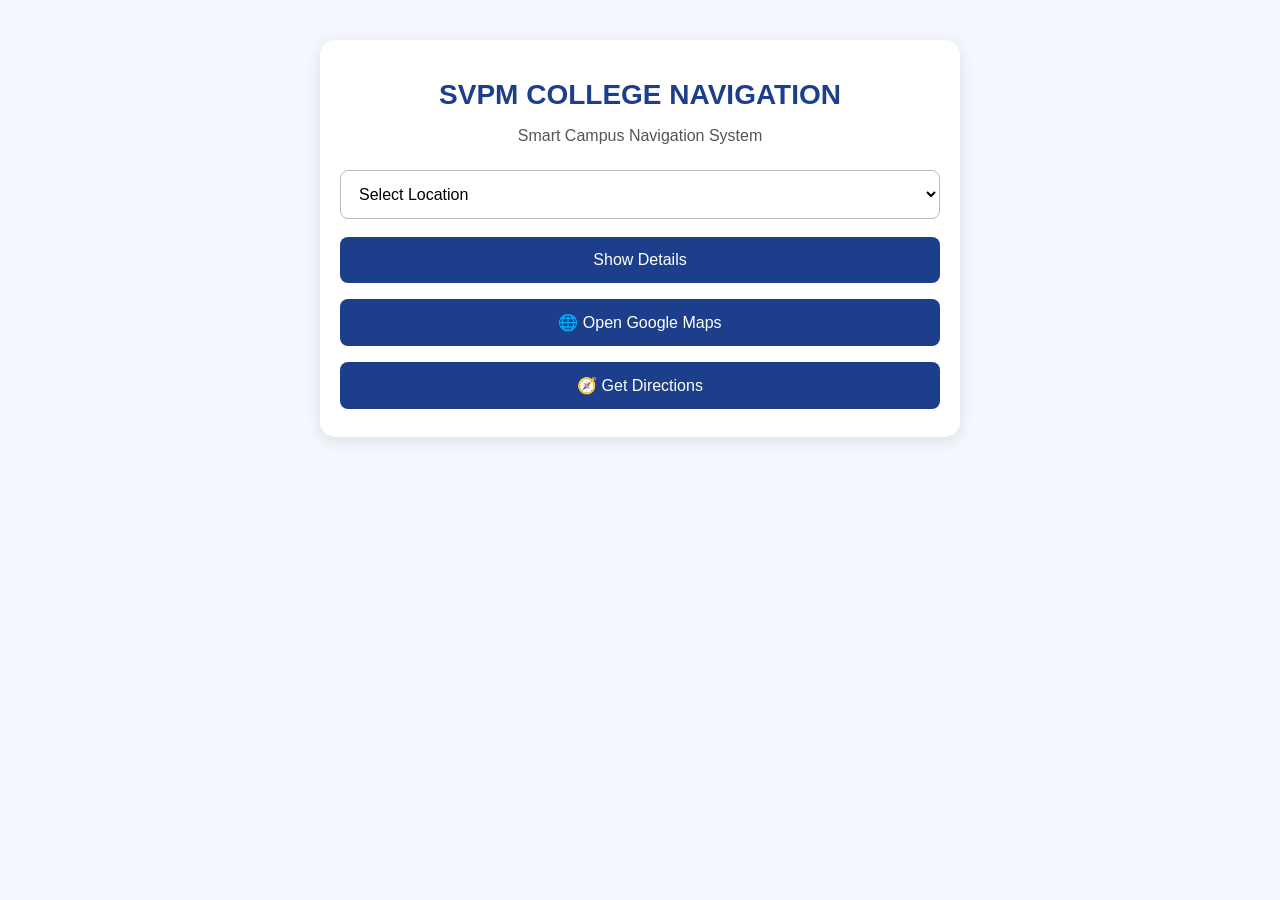
==== index.html @ b8d6d1c6 "Add files via upload" ====
<!DOCTYPE html>
<html>

<head>

    <meta charset="UTF-8">

    <meta name="viewport"
          content="width=device-width, initial-scale=1.0">

    <title>SVPM College Navigation</title>

    <link rel="stylesheet" href="style.css">

</head>

<body>

    <div class="container">

        <h1>SVPM COLLEGE NAVIGATION</h1>

        <p class="subtitle">
            Smart Campus Navigation System
        </p>


        <!-- LOCATION SELECT -->

        <select id="location">

            <option>Select Location</option>

            <option>Main Gate</option>

            <option>Ground</option>

            <option>Auditorium</option>

            <option>Girls Hostel</option>

            <option>Pharmacy</option>

            <option>Diploma</option>

            <option>Canteen</option>

            <option>Lawn</option>

        </select>


        <!-- SHOW / HIDE DETAILS -->

        <button id="detailsButton"
                onclick="toggleDetails()">

            Show Details

        </button>


        <!-- DETAILS -->

        <div id="details">

        </div>


        <!-- GOOGLE MAPS -->

        <button onclick="openMap()">

            🌐 Open Google Maps

        </button>


        <!-- DIRECTIONS -->

        <button onclick="getDirections()">

            🧭 Get Directions

        </button>

    </div>


    <script src="script.js"></script>

</body>

</html>
---- style.css ----
body {

    font-family: Arial, sans-serif;

    background: #f5f7ff;

    text-align: center;

    margin: 0;

    padding: 0;
}


.container {

    width: 90%;

    max-width: 600px;

    margin: 40px auto;

    padding: 20px;

    background: white;

    border-radius: 15px;

    box-shadow: 0 4px 15px rgba(0,0,0,0.1);
}


h1 {

    color: #1d3f8b;

    font-size: 28px;

    margin-bottom: 10px;
}


.subtitle {

    color: #555;

    margin-bottom: 25px;
}


select {

    width: 100%;

    padding: 14px;

    font-size: 16px;

    border-radius: 8px;

    border: 1px solid #bbb;

    margin-bottom: 10px;

    background: white;
}


button {

    width: 100%;

    padding: 14px;

    margin: 8px 0;

    font-size: 16px;

    border: none;

    border-radius: 8px;

    cursor: pointer;

    background: #1d3f8b;

    color: white;
}


button:hover {

    opacity: 0.9;
}


#details {

    margin-top: 20px;

    padding: 18px;

    background: #f8f9fc;

    border-radius: 10px;

    border: 1px solid #ddd;

    text-align: left;

    line-height: 1.6;

    display: none;
}


#details h2 {

    color: #1d3f8b;

    margin-top: 0;
}


@media (max-width: 500px) {

    .container {

        width: 85%;

        margin-top: 20px;

        padding: 18px;
    }


    h1 {

        font-size: 22px;
    }


    button {

        font-size: 15px;

        padding: 13px;
    }

}
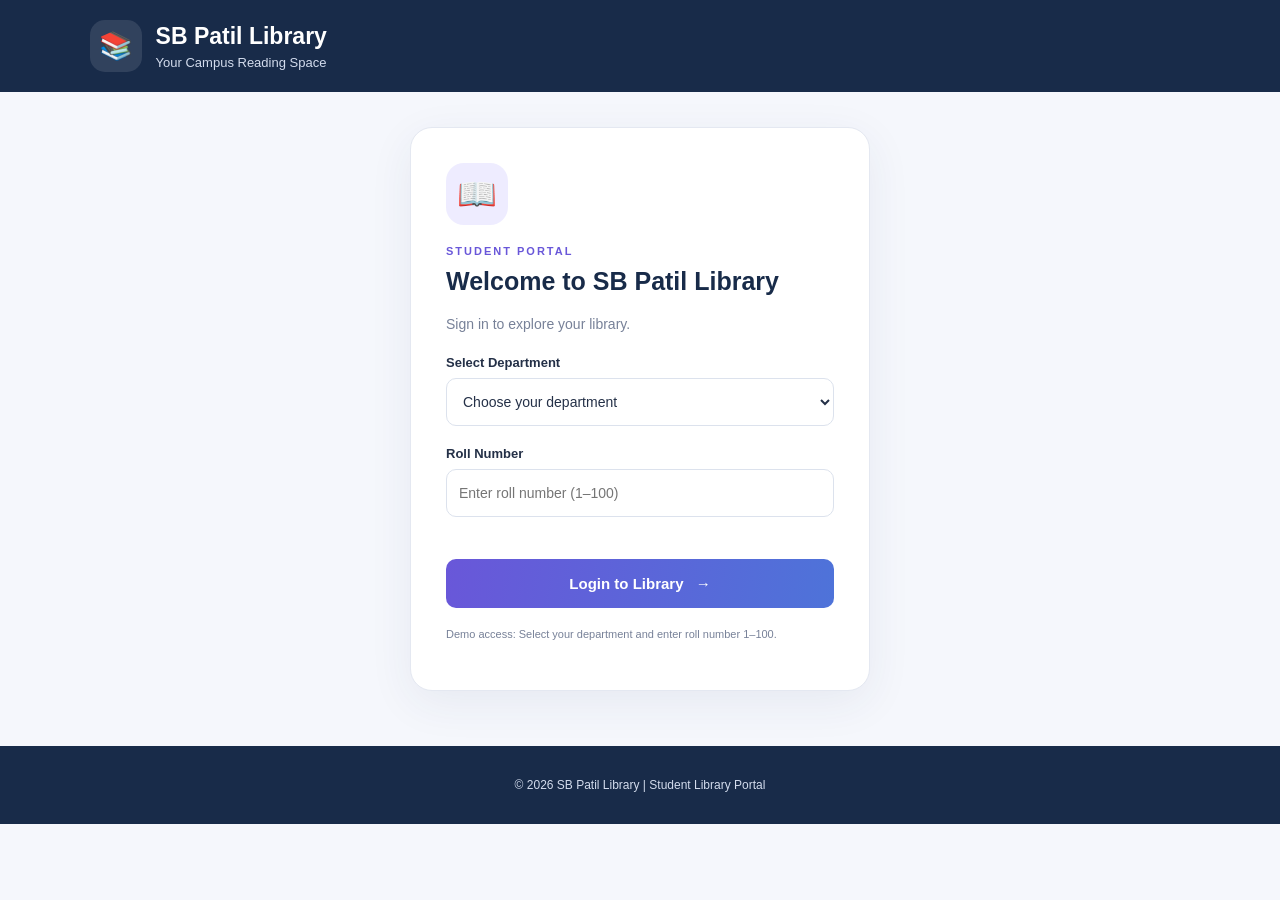
==== commit 3440ccfa: "Add files via upload" ====
--- a/index.html
+++ b/index.html
@@ -1,94 +1,131 @@
 <!DOCTYPE html>
-<html>
-
+<html lang="en">
 <head>
-
-    <meta charset="UTF-8">
-
-    <meta name="viewport"
-          content="width=device-width, initial-scale=1.0">
-
-    <title>SVPM College Navigation</title>
-
-    <link rel="stylesheet" href="style.css">
-
+  <meta charset="UTF-8">
+  <meta name="viewport" content="width=device-width, initial-scale=1.0">
+  <title>SB Patil Library</title>
+  <link rel="stylesheet" href="style.css">
+  <script src="script.js" defer></script>
 </head>
-
 <body>
 
-    <div class="container">
+  <header class="topbar">
+    <div class="brand-icon">📚</div>
+    <div>
+      <h1>SB Patil Library</h1>
+      <p>Your Campus Reading Space</p>
+    </div>
+  </header>
 
-        <h1>SVPM COLLEGE NAVIGATION</h1>
+  <main>
+    <section id="loginSection" class="login-card">
+      <div class="book-logo">📖</div>
+      <p class="eyebrow">STUDENT PORTAL</p>
+      <h2>Welcome to SB Patil Library</h2>
+      <p class="muted">Sign in to explore your library.</p>
 
-        <p class="subtitle">
-            Smart Campus Navigation System
-        </p>
-
-
-        <!-- LOCATION SELECT -->
-
-        <select id="location">
-
-            <option>Select Location</option>
-
-            <option>Main Gate</option>
-
-            <option>Ground</option>
-
-            <option>Auditorium</option>
-
-            <option>Girls Hostel</option>
-
-            <option>Pharmacy</option>
-
-            <option>Diploma</option>
-
-            <option>Canteen</option>
-
-            <option>Lawn</option>
-
+      <form id="loginForm">
+        <label for="department">Select Department</label>
+        <select id="department" required>
+          <option value="">Choose your department</option>
+          <option value="IT">Information Technology (IT)</option>
+          <option value="AIML">Artificial Intelligence & ML</option>
+          <option value="CSE">Computer Science (CSE)</option>
+          <option value="ENTC">Electronics & Telecommunication</option>
+          <option value="MECH">Mechanical Engineering</option>
+          <option value="CIVIL">Civil Engineering</option>
+          <option value="ELECTRICAL">Electrical Engineering</option>
+          <option value="OTHER">Other Department</option>
         </select>
 
+        <label for="rollNumber">Roll Number</label>
+        <input
+          type="number"
+          id="rollNumber"
+          placeholder="Enter roll number (1–100)"
+          min="1"
+          max="100"
+          step="1"
+          required
+        >
 
-        <!-- SHOW / HIDE DETAILS -->
+        <p id="loginMessage" class="message" role="alert"></p>
 
-        <button id="detailsButton"
-                onclick="toggleDetails()">
+        <button type="submit" id="loginButton" class="primary-btn">
+          Login to Library <span>→</span>
+        </button>
+      </form>
 
-            Show Details
+      <p class="demo-note">Demo access: Select your department and enter roll number 1–100.</p>
+    </section>
 
+    <section id="dashboard" hidden>
+      <div class="welcome-panel">
+        <div>
+          <p class="eyebrow">YOUR LIBRARY SPACE</p>
+          <h2 id="welcomeTitle">Welcome to SB Patil Library!</h2>
+          <p id="studentInfo"></p>
+        </div>
+        <button id="logoutButton" class="outline-btn" type="button">
+          Logout
         </button>
+      </div>
 
+      <div class="stats-grid">
+        <div class="stat-card">
+          <span>📚</span>
+          <p>Available in Catalogue</p>
+          <h3 id="catalogueCount">0</h3>
+        </div>
+        <div class="stat-card">
+          <span>📖</span>
+          <p>Books You Borrowed</p>
+          <h3 id="borrowedCount">0</h3>
+        </div>
+        <div class="stat-card">
+          <span>↩️</span>
+          <p>Books Returned</p>
+          <h3 id="returnedCount">0</h3>
+        </div>
+      </div>
 
-        <!-- DETAILS -->
-
-        <div id="details">
-
+      <section class="content-card">
+        <div class="section-heading">
+          <div>
+            <p class="eyebrow">DISCOVER & READ</p>
+            <h2>Explore Books</h2>
+          </div>
+          <input type="search" id="searchInput"
+                 placeholder="Search title or author..."
+                 aria-label="Search books">
         </div>
 
+        <div id="bookGrid" class="book-grid"></div>
+        <p id="emptyMessage" class="muted" hidden>No books found.</p>
+      </section>
 
-        <!-- GOOGLE MAPS -->
+      <section class="content-card">
+        <div class="section-heading">
+          <div>
+            <p class="eyebrow">YOUR ACTIVITY</p>
+            <h2>My Borrowed Books</h2>
+          </div>
+        </div>
+        <div id="borrowedList" class="borrowed-list"></div>
+        <p id="noBorrowedMessage" class="muted">
+          You have not borrowed any books yet.
+        </p>
+      </section>
 
-        <button onclick="openMap()">
+      <p class="footer-note">
+        SB Patil Library · Read More, Learn More
+      </p>
+    </section>
+  </main>
 
-            🌐 Open Google Maps
-
-        </button>
-
-
-        <!-- DIRECTIONS -->
-
-        <button onclick="getDirections()">
-
-            🧭 Get Directions
-
-        </button>
-
-    </div>
-
-
-    <script src="script.js"></script>
+  <footer>
+    <p>© 2026 SB Patil Library | Student Library Portal</p>
+  </footer>
 
 </body>
-
-</html>+</html>
--- a/style.css
+++ b/style.css
@@ -1,150 +1,438 @@
+* {
+  box-sizing: border-box;
+}
+
+:root {
+  --navy: #182b49;
+  --purple: #6957d9;
+  --cyan: #45c6c8;
+  --background: #f5f7fc;
+  --text: #243047;
+  --muted: #778198;
+  --border: #e4e8f1;
+}
+
 body {
-
-    font-family: Arial, sans-serif;
-
-    background: #f5f7ff;
-
-    text-align: center;
-
-    margin: 0;
-
-    padding: 0;
-}
-
-
-.container {
-
-    width: 90%;
-
-    max-width: 600px;
-
-    margin: 40px auto;
-
+  margin: 0;
+  font-family: Arial, Helvetica, sans-serif;
+  background: var(--background);
+  color: var(--text);
+  min-height: 100vh;
+}
+
+.topbar {
+  display: flex;
+  align-items: center;
+  gap: 14px;
+  padding: 20px 7%;
+  background: var(--navy);
+  color: white;
+}
+
+.brand-icon {
+  display: grid;
+  place-items: center;
+  width: 52px;
+  height: 52px;
+  background: #ffffff1c;
+  border-radius: 15px;
+  font-size: 27px;
+}
+
+.topbar h1 {
+  margin: 0 0 5px;
+  font-size: 23px;
+}
+
+.topbar p {
+  margin: 0;
+  color: #d3dced;
+  font-size: 13px;
+}
+
+main {
+  width: min(1100px, 92%);
+  margin: 35px auto;
+}
+
+.login-card {
+  max-width: 460px;
+  margin: 35px auto 55px;
+  padding: 35px;
+  border-radius: 22px;
+  background: white;
+  box-shadow: 0 12px 45px #25385d12;
+  border: 1px solid var(--border);
+}
+
+.book-logo {
+  display: grid;
+  place-items: center;
+  width: 62px;
+  height: 62px;
+  background: #eeecff;
+  border-radius: 18px;
+  font-size: 32px;
+  margin-bottom: 20px;
+}
+
+.eyebrow {
+  color: var(--purple);
+  font-size: 11px;
+  font-weight: bold;
+  letter-spacing: 2px;
+  margin-bottom: 8px;
+}
+
+h2 {
+  color: var(--navy);
+}
+
+.login-card h2 {
+  font-size: 25px;
+  line-height: 1.35;
+  margin: 8px 0;
+}
+
+.muted {
+  color: var(--muted);
+  line-height: 1.6;
+  font-size: 14px;
+}
+
+label {
+  display: block;
+  margin: 20px 0 8px;
+  font-weight: bold;
+  font-size: 13px;
+}
+
+input, select {
+  display: block;
+  width: 100%;
+  min-height: 48px;
+  padding: 12px;
+  border: 1px solid #dce2ed;
+  border-radius: 10px;
+  background: white;
+  color: var(--text);
+  font-size: 14px;
+  outline: none;
+}
+
+input:focus, select:focus {
+  border-color: var(--purple);
+  box-shadow: 0 0 0 3px #6957d91b;
+}
+
+.primary-btn {
+  width: 100%;
+  min-height: 49px;
+  padding: 13px;
+  border: none;
+  border-radius: 10px;
+  color: white;
+  background: linear-gradient(100deg, var(--purple), #4e73d9);
+  font-size: 15px;
+  font-weight: bold;
+  cursor: pointer;
+  transition: transform 0.15s, opacity 0.15s;
+}
+
+.primary-btn span {
+  margin-left: 8px;
+}
+
+.primary-btn:hover {
+  opacity: 0.92;
+  transform: translateY(-1px);
+}
+
+.primary-btn:focus-visible,
+.outline-btn:focus-visible,
+.small-btn:focus-visible {
+  outline: 3px solid var(--cyan);
+  outline-offset: 3px;
+}
+
+.demo-note {
+  font-size: 11px;
+  line-height: 1.6;
+  color: var(--muted);
+  margin-top: 18px;
+}
+
+.message {
+  font-size: 13px;
+  color: #c03948;
+  min-height: 18px;
+  margin: 12px 0;
+}
+
+#dashboard[hidden],
+[hidden] {
+  display: none !important;
+}
+
+.welcome-panel {
+  display: flex;
+  justify-content: space-between;
+  align-items: center;
+  gap: 20px;
+  padding: 28px;
+  border-radius: 18px;
+  color: white;
+  background: linear-gradient(115deg, #182b49, #5146a9);
+}
+
+.welcome-panel h2 {
+  color: white;
+  margin: 8px 0;
+}
+
+.welcome-panel p {
+  margin-bottom: 0;
+}
+
+.welcome-panel .eyebrow {
+  color: #8ce5e2;
+}
+
+#studentInfo {
+  color: #e0e6f7;
+  font-size: 13px;
+}
+
+.outline-btn {
+  flex-shrink: 0;
+  background: transparent;
+  color: white;
+  border: 1px solid #ffffff80;
+  border-radius: 9px;
+  padding: 10px 16px;
+  cursor: pointer;
+}
+
+.stats-grid {
+  display: grid;
+  grid-template-columns: repeat(3, 1fr);
+  gap: 17px;
+  margin: 22px 0;
+}
+
+.stat-card, .content-card {
+  background: white;
+  border: 1px solid var(--border);
+  border-radius: 16px;
+  padding: 22px;
+}
+
+.stat-card span {
+  font-size: 24px;
+}
+
+.stat-card p {
+  font-size: 13px;
+  color: var(--muted);
+}
+
+.stat-card h3 {
+  margin: 5px 0 0;
+  font-size: 27px;
+  color: var(--navy);
+}
+
+.content-card {
+  margin: 20px 0;
+}
+
+.section-heading {
+  display: flex;
+  align-items: center;
+  justify-content: space-between;
+  gap: 18px;
+  margin-bottom: 22px;
+}
+
+.section-heading h2 {
+  margin: 7px 0 0;
+}
+
+.section-heading input {
+  max-width: 280px;
+}
+
+.book-grid {
+  display: grid;
+  grid-template-columns: repeat(3, minmax(0, 1fr));
+  gap: 16px;
+}
+
+.book-card {
+  border: 1px solid var(--border);
+  border-radius: 13px;
+  padding: 17px;
+  display: flex;
+  flex-direction: column;
+  min-width: 0;
+}
+
+.book-cover {
+  display: grid;
+  place-items: center;
+  min-height: 105px;
+  border-radius: 10px;
+  background: linear-gradient(135deg, #eeecff, #e0f9f6);
+  font-size: 40px;
+  margin-bottom: 14px;
+}
+
+.book-card h3 {
+  font-size: 16px;
+  margin: 0 0 8px;
+  color: var(--navy);
+}
+
+.book-card .author {
+  color: var(--muted);
+  font-size: 12px;
+  margin: 0 0 10px;
+}
+
+.book-card .category {
+  font-size: 11px;
+  color: var(--purple);
+  margin-bottom: 14px;
+}
+
+.book-card .small-btn {
+  margin-top: auto;
+}
+
+.small-btn {
+  border: 0;
+  border-radius: 8px;
+  padding: 11px;
+  background: var(--purple);
+  color: white;
+  font-weight: bold;
+  cursor: pointer;
+}
+
+.small-btn:disabled {
+  background: #d7dbe6;
+  color: #596174;
+  cursor: not-allowed;
+}
+
+.borrowed-list {
+  display: grid;
+  gap: 12px;
+}
+
+.borrowed-item {
+  display: flex;
+  justify-content: space-between;
+  align-items: center;
+  gap: 15px;
+  border: 1px solid var(--border);
+  border-radius: 10px;
+  padding: 14px;
+}
+
+.borrowed-item h3 {
+  margin: 0 0 6px;
+  font-size: 14px;
+}
+
+.borrowed-item p {
+  margin: 0;
+  color: var(--muted);
+  font-size: 12px;
+}
+
+.return-btn {
+  background: #e8f8f2;
+  color: #187654;
+  white-space: nowrap;
+}
+
+.footer-note {
+  text-align: center;
+  color: var(--muted);
+  font-size: 12px;
+  padding: 15px;
+}
+
+footer {
+  padding: 20px;
+  text-align: center;
+  background: var(--navy);
+  color: #d3dced;
+  font-size: 12px;
+}
+
+@media (max-width: 700px) {
+  .topbar {
+    padding: 17px 5%;
+  }
+
+  .topbar h1 {
+    font-size: 19px;
+  }
+
+  main {
+    width: 94%;
+    margin: 22px auto;
+  }
+
+  .login-card {
+    padding: 24px 20px;
+  }
+
+  .welcome-panel {
+    align-items: flex-start;
     padding: 20px;
-
-    background: white;
-
-    border-radius: 15px;
-
-    box-shadow: 0 4px 15px rgba(0,0,0,0.1);
-}
-
-
-h1 {
-
-    color: #1d3f8b;
-
-    font-size: 28px;
-
-    margin-bottom: 10px;
-}
-
-
-.subtitle {
-
-    color: #555;
-
-    margin-bottom: 25px;
-}
-
-
-select {
-
-    width: 100%;
-
-    padding: 14px;
-
-    font-size: 16px;
-
-    border-radius: 8px;
-
-    border: 1px solid #bbb;
-
-    margin-bottom: 10px;
-
-    background: white;
-}
-
-
-button {
-
-    width: 100%;
-
-    padding: 14px;
-
-    margin: 8px 0;
-
-    font-size: 16px;
-
-    border: none;
-
-    border-radius: 8px;
-
-    cursor: pointer;
-
-    background: #1d3f8b;
-
-    color: white;
-}
-
-
-button:hover {
-
-    opacity: 0.9;
-}
-
-
-#details {
-
-    margin-top: 20px;
-
-    padding: 18px;
-
-    background: #f8f9fc;
-
-    border-radius: 10px;
-
-    border: 1px solid #ddd;
-
-    text-align: left;
-
-    line-height: 1.6;
-
-    display: none;
-}
-
-
-#details h2 {
-
-    color: #1d3f8b;
-
-    margin-top: 0;
-}
-
-
-@media (max-width: 500px) {
-
-    .container {
-
-        width: 85%;
-
-        margin-top: 20px;
-
-        padding: 18px;
-    }
-
-
-    h1 {
-
-        font-size: 22px;
-    }
-
-
-    button {
-
-        font-size: 15px;
-
-        padding: 13px;
-    }
-
-}
+  }
+
+  .welcome-panel h2 {
+    font-size: 21px;
+  }
+
+  .stats-grid {
+    grid-template-columns: 1fr;
+    gap: 10px;
+  }
+
+  .stat-card {
+    padding: 16px;
+  }
+
+  .section-heading {
+    align-items: stretch;
+    flex-direction: column;
+  }
+
+  .section-heading input {
+    max-width: none;
+  }
+
+  .book-grid {
+    grid-template-columns: repeat(2, minmax(0, 1fr));
+    gap: 10px;
+  }
+
+  .book-card {
+    padding: 11px;
+  }
+
+  .borrowed-item {
+    align-items: flex-start;
+  }
+}
+
+@media (max-width: 380px) {
+  .book-grid {
+    grid-template-columns: 1fr;
+  }
+}
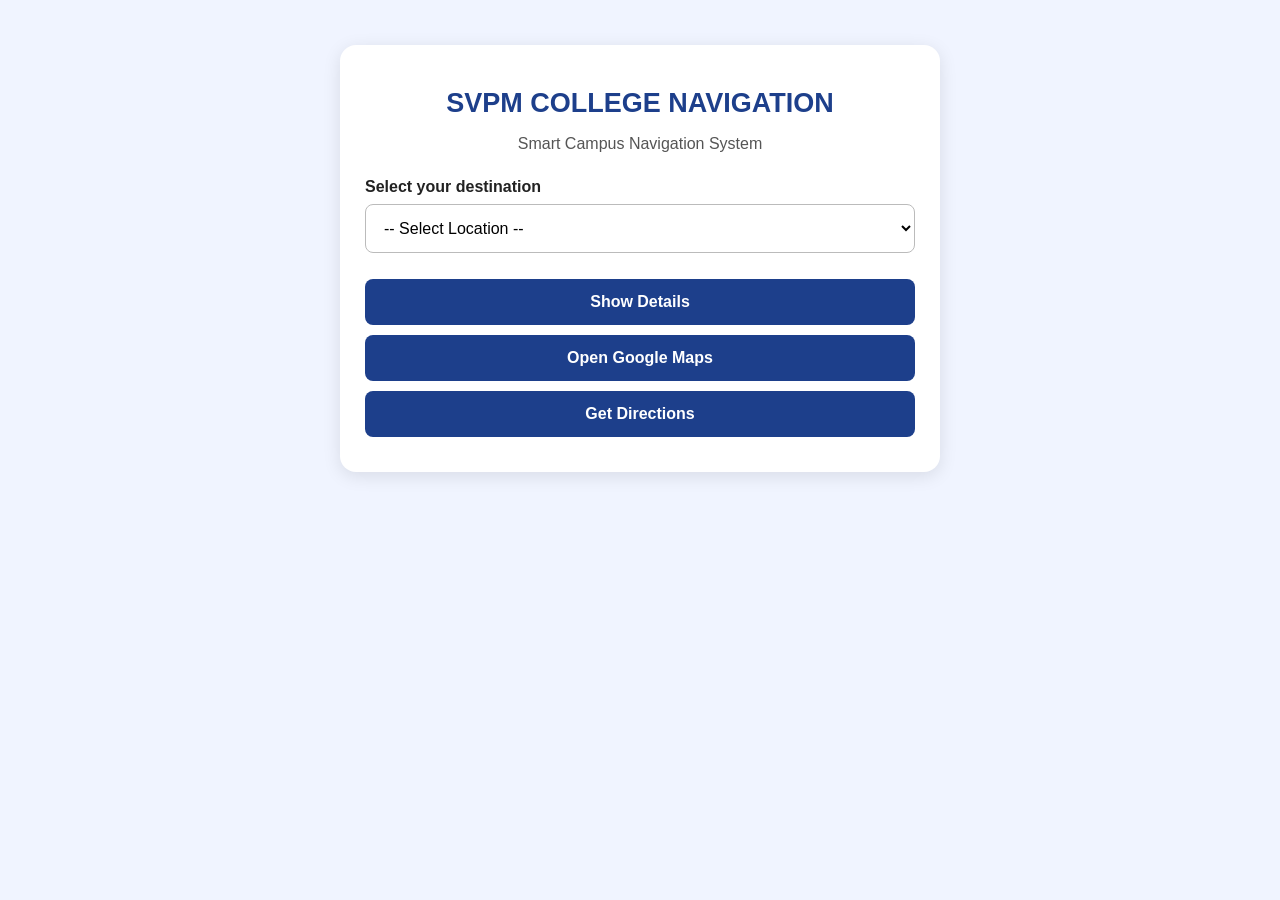
==== commit b6dd0f02: "Add files via upload" ====
--- a/index.html
+++ b/index.html
@@ -3,129 +3,43 @@
 <head>
   <meta charset="UTF-8">
   <meta name="viewport" content="width=device-width, initial-scale=1.0">
-  <title>SB Patil Library</title>
+  <title>SVPM College Navigation</title>
   <link rel="stylesheet" href="style.css">
   <script src="script.js" defer></script>
 </head>
 <body>
+  <main class="container">
+    <h1>SVPM COLLEGE NAVIGATION</h1>
+    <p class="subtitle">Smart Campus Navigation System</p>
 
-  <header class="topbar">
-    <div class="brand-icon">📚</div>
-    <div>
-      <h1>SB Patil Library</h1>
-      <p>Your Campus Reading Space</p>
-    </div>
-  </header>
+    <label for="location">Select your destination</label>
 
-  <main>
-    <section id="loginSection" class="login-card">
-      <div class="book-logo">📖</div>
-      <p class="eyebrow">STUDENT PORTAL</p>
-      <h2>Welcome to SB Patil Library</h2>
-      <p class="muted">Sign in to explore your library.</p>
+    <select id="location">
+      <option value="">-- Select Location --</option>
+      <option value="Main Gate">Main Gate</option>
+      <option value="Ground">Ground</option>
+      <option value="Auditorium">Auditorium</option>
+      <option value="Girls Hostel">Girls Hostel</option>
+      <option value="Pharmacy">Pharmacy</option>
+      <option value="Diploma">Diploma</option>
+      <option value="Canteen">Canteen</option>
+      <option value="Lawn">Lawn</option>
+      <option value="Engineering Building A">Engineering Building A</option>
+      <option value="Engineering Building B">Engineering Building B</option>
+      <option value="Boys Hostel">Boys Hostel</option>
+      <option value="Play Ground">Play Ground</option>
+      <option value="SVPM Commerce College">SVPM Commerce College</option>
+    </select>
 
-      <form id="loginForm">
-        <label for="department">Select Department</label>
-        <select id="department" required>
-          <option value="">Choose your department</option>
-          <option value="IT">Information Technology (IT)</option>
-          <option value="AIML">Artificial Intelligence & ML</option>
-          <option value="CSE">Computer Science (CSE)</option>
-          <option value="ENTC">Electronics & Telecommunication</option>
-          <option value="MECH">Mechanical Engineering</option>
-          <option value="CIVIL">Civil Engineering</option>
-          <option value="ELECTRICAL">Electrical Engineering</option>
-          <option value="OTHER">Other Department</option>
-        </select>
+    <p id="message" role="status" aria-live="polite"></p>
 
-        <label for="rollNumber">Roll Number</label>
-        <input
-          type="number"
-          id="rollNumber"
-          placeholder="Enter roll number (1–100)"
-          min="1"
-          max="100"
-          step="1"
-          required
-        >
+    <button id="detailsButton" type="button">Show Details</button>
 
-        <p id="loginMessage" class="message" role="alert"></p>
+    <!-- Details appear between the buttons -->
+    <section id="details" hidden aria-live="polite"></section>
 
-        <button type="submit" id="loginButton" class="primary-btn">
-          Login to Library <span>→</span>
-        </button>
-      </form>
-
-      <p class="demo-note">Demo access: Select your department and enter roll number 1–100.</p>
-    </section>
-
-    <section id="dashboard" hidden>
-      <div class="welcome-panel">
-        <div>
-          <p class="eyebrow">YOUR LIBRARY SPACE</p>
-          <h2 id="welcomeTitle">Welcome to SB Patil Library!</h2>
-          <p id="studentInfo"></p>
-        </div>
-        <button id="logoutButton" class="outline-btn" type="button">
-          Logout
-        </button>
-      </div>
-
-      <div class="stats-grid">
-        <div class="stat-card">
-          <span>📚</span>
-          <p>Available in Catalogue</p>
-          <h3 id="catalogueCount">0</h3>
-        </div>
-        <div class="stat-card">
-          <span>📖</span>
-          <p>Books You Borrowed</p>
-          <h3 id="borrowedCount">0</h3>
-        </div>
-        <div class="stat-card">
-          <span>↩️</span>
-          <p>Books Returned</p>
-          <h3 id="returnedCount">0</h3>
-        </div>
-      </div>
-
-      <section class="content-card">
-        <div class="section-heading">
-          <div>
-            <p class="eyebrow">DISCOVER & READ</p>
-            <h2>Explore Books</h2>
-          </div>
-          <input type="search" id="searchInput"
-                 placeholder="Search title or author..."
-                 aria-label="Search books">
-        </div>
-
-        <div id="bookGrid" class="book-grid"></div>
-        <p id="emptyMessage" class="muted" hidden>No books found.</p>
-      </section>
-
-      <section class="content-card">
-        <div class="section-heading">
-          <div>
-            <p class="eyebrow">YOUR ACTIVITY</p>
-            <h2>My Borrowed Books</h2>
-          </div>
-        </div>
-        <div id="borrowedList" class="borrowed-list"></div>
-        <p id="noBorrowedMessage" class="muted">
-          You have not borrowed any books yet.
-        </p>
-      </section>
-
-      <p class="footer-note">
-        SB Patil Library · Read More, Learn More
-      </p>
-    </section>
+    <button id="mapButton" type="button">Open Google Maps</button>
+    <button id="directionsButton" type="button">Get Directions</button>
   </main>
-
-  <footer>
-    <p>© 2026 SB Patil Library | Student Library Portal</p>
-  </footer>
-
 </body>
-</html>
+</html>
--- a/style.css
+++ b/style.css
@@ -2,437 +2,121 @@
   box-sizing: border-box;
 }
 
-:root {
-  --navy: #182b49;
-  --purple: #6957d9;
-  --cyan: #45c6c8;
-  --background: #f5f7fc;
-  --text: #243047;
-  --muted: #778198;
-  --border: #e4e8f1;
+body {
+  font-family: Arial, sans-serif;
+  background: #f0f4ff;
+  margin: 0;
+  padding: 20px;
+  text-align: center;
+  color: #222;
 }
 
-body {
-  margin: 0;
-  font-family: Arial, Helvetica, sans-serif;
-  background: var(--background);
-  color: var(--text);
-  min-height: 100vh;
+.container {
+  width: 100%;
+  max-width: 600px;
+  margin: 25px auto;
+  padding: 25px;
+  background: white;
+  border-radius: 16px;
+  box-shadow: 0 4px 18px rgba(0, 0, 0, 0.1);
 }
 
-.topbar {
-  display: flex;
-  align-items: center;
-  gap: 14px;
-  padding: 20px 7%;
-  background: var(--navy);
-  color: white;
+h1 {
+  color: #1d3f8b;
+  font-size: 27px;
+  margin-bottom: 10px;
 }
 
-.brand-icon {
-  display: grid;
-  place-items: center;
-  width: 52px;
-  height: 52px;
-  background: #ffffff1c;
-  border-radius: 15px;
-  font-size: 27px;
-}
-
-.topbar h1 {
-  margin: 0 0 5px;
-  font-size: 23px;
-}
-
-.topbar p {
-  margin: 0;
-  color: #d3dced;
-  font-size: 13px;
-}
-
-main {
-  width: min(1100px, 92%);
-  margin: 35px auto;
-}
-
-.login-card {
-  max-width: 460px;
-  margin: 35px auto 55px;
-  padding: 35px;
-  border-radius: 22px;
-  background: white;
-  box-shadow: 0 12px 45px #25385d12;
-  border: 1px solid var(--border);
-}
-
-.book-logo {
-  display: grid;
-  place-items: center;
-  width: 62px;
-  height: 62px;
-  background: #eeecff;
-  border-radius: 18px;
-  font-size: 32px;
-  margin-bottom: 20px;
-}
-
-.eyebrow {
-  color: var(--purple);
-  font-size: 11px;
-  font-weight: bold;
-  letter-spacing: 2px;
-  margin-bottom: 8px;
-}
-
-h2 {
-  color: var(--navy);
-}
-
-.login-card h2 {
-  font-size: 25px;
-  line-height: 1.35;
-  margin: 8px 0;
-}
-
-.muted {
-  color: var(--muted);
-  line-height: 1.6;
-  font-size: 14px;
+.subtitle {
+  color: #555;
+  margin-bottom: 25px;
 }
 
 label {
   display: block;
-  margin: 20px 0 8px;
+  text-align: left;
+  margin-bottom: 8px;
   font-weight: bold;
-  font-size: 13px;
 }
 
-input, select {
+select {
+  width: 100%;
+  padding: 14px;
+  font-size: 16px;
+  border: 1px solid #bbb;
+  border-radius: 8px;
+  background: white;
+  margin-bottom: 12px;
+}
+
+button {
   display: block;
   width: 100%;
-  min-height: 48px;
-  padding: 12px;
-  border: 1px solid #dce2ed;
-  border-radius: 10px;
-  background: white;
-  color: var(--text);
-  font-size: 14px;
-  outline: none;
+  padding: 14px;
+  margin: 10px 0;
+  font-size: 16px;
+  font-weight: bold;
+  border: none;
+  border-radius: 8px;
+  background: #1d3f8b;
+  color: white;
+  cursor: pointer;
 }
 
-input:focus, select:focus {
-  border-color: var(--purple);
-  box-shadow: 0 0 0 3px #6957d91b;
+button:hover {
+  background: #142d65;
 }
 
-.primary-btn {
-  width: 100%;
-  min-height: 49px;
-  padding: 13px;
-  border: none;
-  border-radius: 10px;
-  color: white;
-  background: linear-gradient(100deg, var(--purple), #4e73d9);
-  font-size: 15px;
-  font-weight: bold;
-  cursor: pointer;
-  transition: transform 0.15s, opacity 0.15s;
+button:focus-visible,
+select:focus-visible {
+  outline: 3px solid #f0a500;
+  outline-offset: 2px;
 }
 
-.primary-btn span {
-  margin-left: 8px;
+#message {
+  color: #b42318;
+  font-size: 14px;
+  text-align: left;
 }
 
-.primary-btn:hover {
-  opacity: 0.92;
-  transform: translateY(-1px);
+#details {
+  display: block;
+  margin-top: 12px;
+  margin-bottom: 12px;
+  padding: 18px;
+  background: #f8f9fc;
+  border: 1px solid #d8deeb;
+  border-radius: 10px;
+  text-align: left;
+  line-height: 1.7;
+  overflow-wrap: anywhere;
+  color: #222;
 }
 
-.primary-btn:focus-visible,
-.outline-btn:focus-visible,
-.small-btn:focus-visible {
-  outline: 3px solid var(--cyan);
-  outline-offset: 3px;
-}
-
-.demo-note {
-  font-size: 11px;
-  line-height: 1.6;
-  color: var(--muted);
-  margin-top: 18px;
-}
-
-.message {
-  font-size: 13px;
-  color: #c03948;
-  min-height: 18px;
-  margin: 12px 0;
-}
-
-#dashboard[hidden],
-[hidden] {
+#details[hidden] {
   display: none !important;
 }
 
-.welcome-panel {
-  display: flex;
-  justify-content: space-between;
-  align-items: center;
-  gap: 20px;
-  padding: 28px;
-  border-radius: 18px;
-  color: white;
-  background: linear-gradient(115deg, #182b49, #5146a9);
+#details h2 {
+  color: #1d3f8b;
+  margin-top: 0;
 }
 
-.welcome-panel h2 {
-  color: white;
-  margin: 8px 0;
+#details p {
+  margin: 10px 0;
 }
 
-.welcome-panel p {
-  margin-bottom: 0;
-}
-
-.welcome-panel .eyebrow {
-  color: #8ce5e2;
-}
-
-#studentInfo {
-  color: #e0e6f7;
-  font-size: 13px;
-}
-
-.outline-btn {
-  flex-shrink: 0;
-  background: transparent;
-  color: white;
-  border: 1px solid #ffffff80;
-  border-radius: 9px;
-  padding: 10px 16px;
-  cursor: pointer;
-}
-
-.stats-grid {
-  display: grid;
-  grid-template-columns: repeat(3, 1fr);
-  gap: 17px;
-  margin: 22px 0;
-}
-
-.stat-card, .content-card {
-  background: white;
-  border: 1px solid var(--border);
-  border-radius: 16px;
-  padding: 22px;
-}
-
-.stat-card span {
-  font-size: 24px;
-}
-
-.stat-card p {
-  font-size: 13px;
-  color: var(--muted);
-}
-
-.stat-card h3 {
-  margin: 5px 0 0;
-  font-size: 27px;
-  color: var(--navy);
-}
-
-.content-card {
-  margin: 20px 0;
-}
-
-.section-heading {
-  display: flex;
-  align-items: center;
-  justify-content: space-between;
-  gap: 18px;
-  margin-bottom: 22px;
-}
-
-.section-heading h2 {
-  margin: 7px 0 0;
-}
-
-.section-heading input {
-  max-width: 280px;
-}
-
-.book-grid {
-  display: grid;
-  grid-template-columns: repeat(3, minmax(0, 1fr));
-  gap: 16px;
-}
-
-.book-card {
-  border: 1px solid var(--border);
-  border-radius: 13px;
-  padding: 17px;
-  display: flex;
-  flex-direction: column;
-  min-width: 0;
-}
-
-.book-cover {
-  display: grid;
-  place-items: center;
-  min-height: 105px;
-  border-radius: 10px;
-  background: linear-gradient(135deg, #eeecff, #e0f9f6);
-  font-size: 40px;
-  margin-bottom: 14px;
-}
-
-.book-card h3 {
-  font-size: 16px;
-  margin: 0 0 8px;
-  color: var(--navy);
-}
-
-.book-card .author {
-  color: var(--muted);
-  font-size: 12px;
-  margin: 0 0 10px;
-}
-
-.book-card .category {
-  font-size: 11px;
-  color: var(--purple);
-  margin-bottom: 14px;
-}
-
-.book-card .small-btn {
-  margin-top: auto;
-}
-
-.small-btn {
-  border: 0;
-  border-radius: 8px;
-  padding: 11px;
-  background: var(--purple);
-  color: white;
-  font-weight: bold;
-  cursor: pointer;
-}
-
-.small-btn:disabled {
-  background: #d7dbe6;
-  color: #596174;
-  cursor: not-allowed;
-}
-
-.borrowed-list {
-  display: grid;
-  gap: 12px;
-}
-
-.borrowed-item {
-  display: flex;
-  justify-content: space-between;
-  align-items: center;
-  gap: 15px;
-  border: 1px solid var(--border);
-  border-radius: 10px;
-  padding: 14px;
-}
-
-.borrowed-item h3 {
-  margin: 0 0 6px;
-  font-size: 14px;
-}
-
-.borrowed-item p {
-  margin: 0;
-  color: var(--muted);
-  font-size: 12px;
-}
-
-.return-btn {
-  background: #e8f8f2;
-  color: #187654;
-  white-space: nowrap;
-}
-
-.footer-note {
-  text-align: center;
-  color: var(--muted);
-  font-size: 12px;
-  padding: 15px;
-}
-
-footer {
-  padding: 20px;
-  text-align: center;
-  background: var(--navy);
-  color: #d3dced;
-  font-size: 12px;
-}
-
-@media (max-width: 700px) {
-  .topbar {
-    padding: 17px 5%;
+@media (max-width: 500px) {
+  body {
+    padding: 12px;
   }
 
-  .topbar h1 {
-    font-size: 19px;
+  .container {
+    margin: 10px auto;
+    padding: 18px;
   }
 
-  main {
-    width: 94%;
-    margin: 22px auto;
-  }
-
-  .login-card {
-    padding: 24px 20px;
-  }
-
-  .welcome-panel {
-    align-items: flex-start;
-    padding: 20px;
-  }
-
-  .welcome-panel h2 {
-    font-size: 21px;
-  }
-
-  .stats-grid {
-    grid-template-columns: 1fr;
-    gap: 10px;
-  }
-
-  .stat-card {
-    padding: 16px;
-  }
-
-  .section-heading {
-    align-items: stretch;
-    flex-direction: column;
-  }
-
-  .section-heading input {
-    max-width: none;
-  }
-
-  .book-grid {
-    grid-template-columns: repeat(2, minmax(0, 1fr));
-    gap: 10px;
-  }
-
-  .book-card {
-    padding: 11px;
-  }
-
-  .borrowed-item {
-    align-items: flex-start;
-  }
-}
-
-@media (max-width: 380px) {
-  .book-grid {
-    grid-template-columns: 1fr;
+  h1 {
+    font-size: 22px;
   }
 }
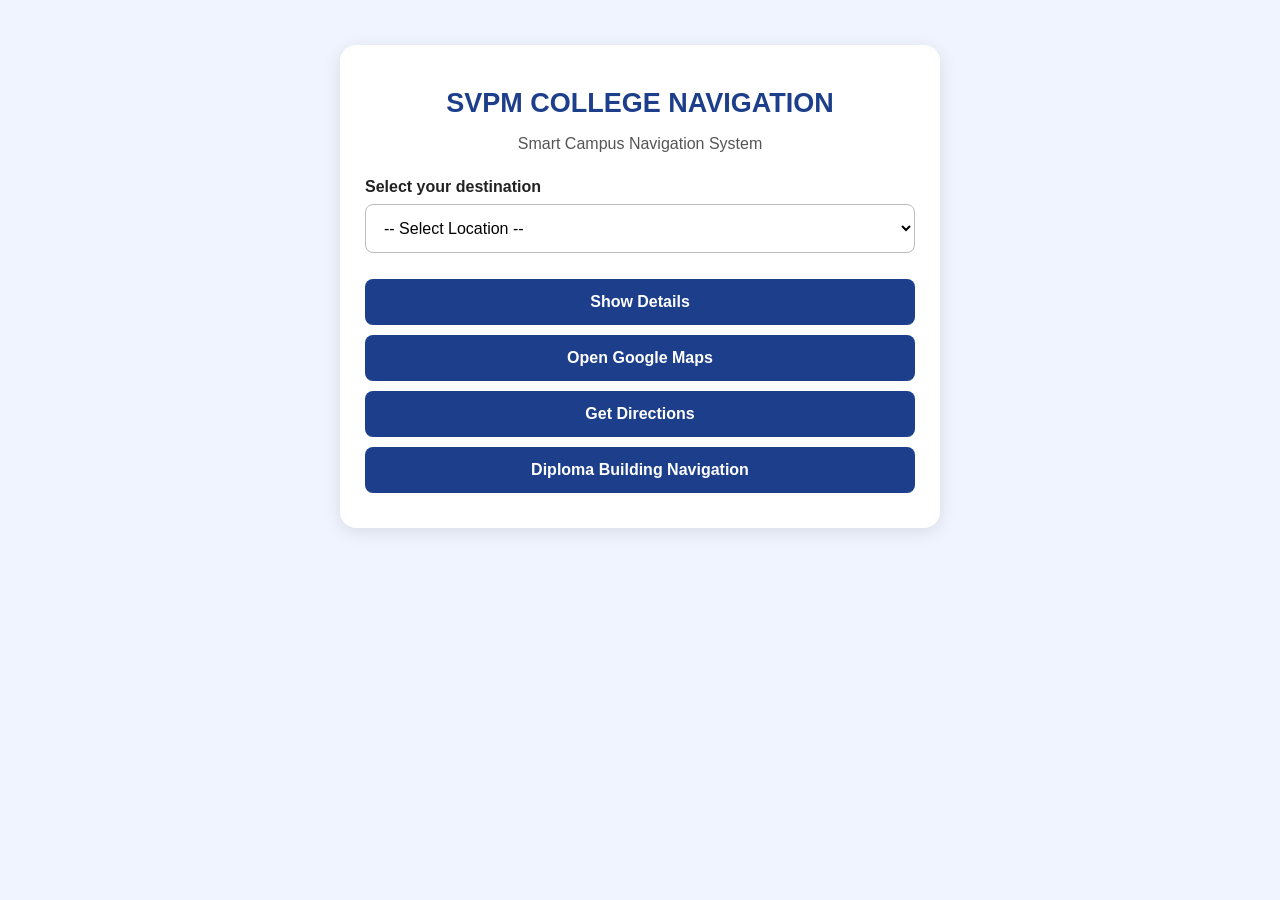
==== commit f725a8eb: "Update index.html" ====
--- a/index.html
+++ b/index.html
@@ -35,11 +35,20 @@
 
     <button id="detailsButton" type="button">Show Details</button>
 
-    <!-- Details appear between the buttons -->
     <section id="details" hidden aria-live="polite"></section>
 
     <button id="mapButton" type="button">Open Google Maps</button>
     <button id="directionsButton" type="button">Get Directions</button>
+
+    <!-- V2 Diploma Building Navigation -->
+    <button
+      id="diplomaNavigationButton"
+      type="button"
+      onclick="window.location.href='./v2/SVPM_V2_Reference_As_Is/index.html'">
+      Diploma Building Navigation
+    </button>
+
   </main>
 </body>
-</html>+</html>
+
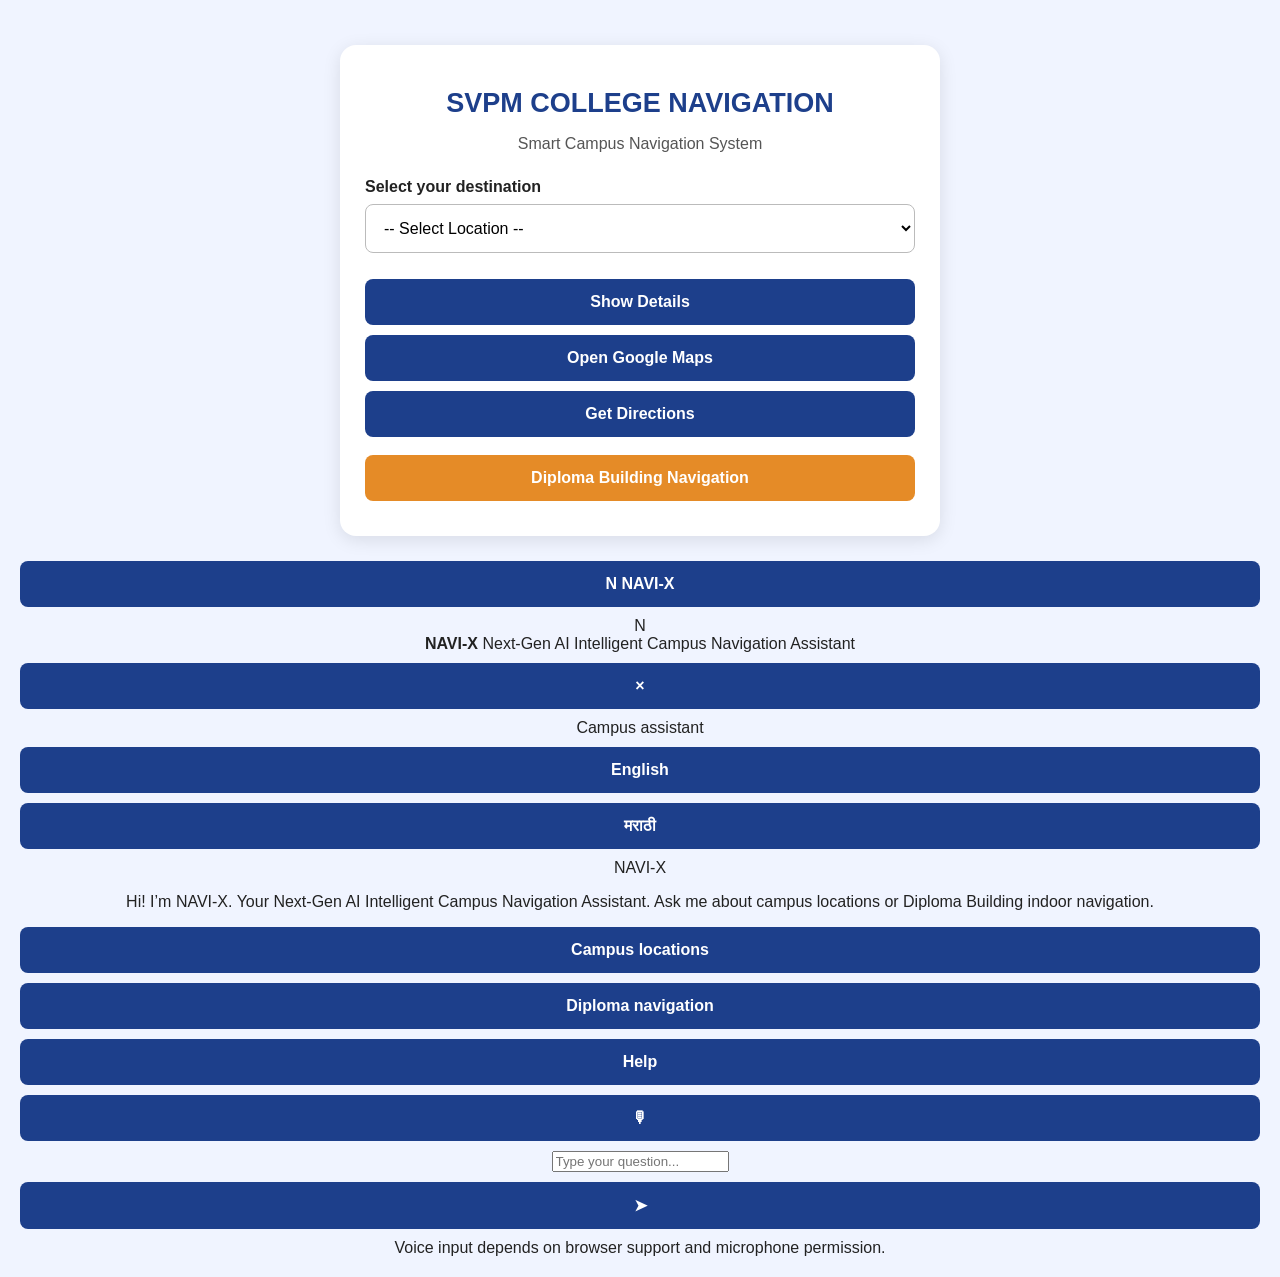
==== commit 11460111: "updated svpm navi_x project" ====
--- a/index.html
+++ b/index.html
@@ -1,54 +1,98 @@
-<!DOCTYPE html>
-<html lang="en">
-<head>
-  <meta charset="UTF-8">
-  <meta name="viewport" content="width=device-width, initial-scale=1.0">
-  <title>SVPM College Navigation</title>
-  <link rel="stylesheet" href="style.css">
-  <script src="script.js" defer></script>
-</head>
-<body>
-  <main class="container">
-    <h1>SVPM COLLEGE NAVIGATION</h1>
-    <p class="subtitle">Smart Campus Navigation System</p>
-
-    <label for="location">Select your destination</label>
-
-    <select id="location">
-      <option value="">-- Select Location --</option>
-      <option value="Main Gate">Main Gate</option>
-      <option value="Ground">Ground</option>
-      <option value="Auditorium">Auditorium</option>
-      <option value="Girls Hostel">Girls Hostel</option>
-      <option value="Pharmacy">Pharmacy</option>
-      <option value="Diploma">Diploma</option>
-      <option value="Canteen">Canteen</option>
-      <option value="Lawn">Lawn</option>
-      <option value="Engineering Building A">Engineering Building A</option>
-      <option value="Engineering Building B">Engineering Building B</option>
-      <option value="Boys Hostel">Boys Hostel</option>
-      <option value="Play Ground">Play Ground</option>
-      <option value="SVPM Commerce College">SVPM Commerce College</option>
-    </select>
-
-    <p id="message" role="status" aria-live="polite"></p>
-
-    <button id="detailsButton" type="button">Show Details</button>
-
-    <section id="details" hidden aria-live="polite"></section>
-
-    <button id="mapButton" type="button">Open Google Maps</button>
-    <button id="directionsButton" type="button">Get Directions</button>
-
-    <!-- V2 Diploma Building Navigation -->
-    <button
-      id="diplomaNavigationButton"
-      type="button"
-      onclick="window.location.href='./v2/SVPM_V2_Reference_As_Is/index.html'">
-      Diploma Building Navigation
-    </button>
-
-  </main>
-</body>
-</html>
-
+<!DOCTYPE html>
+<html lang="en">
+<head>
+  <meta charset="UTF-8">
+  <meta name="viewport" content="width=device-width, initial-scale=1.0">
+  <title>SVPM College Navigation</title>
+  <link rel="stylesheet" href="style.css">
+  <link rel="stylesheet" href="navix/navix.css">
+  <script src="script.js" defer></script>
+  <script src="navix/navix.js" defer></script>
+</head>
+<body>
+  <main class="container">
+    <h1>SVPM COLLEGE NAVIGATION</h1>
+    <p class="subtitle">Smart Campus Navigation System</p>
+
+    <label for="location">Select your destination</label>
+
+    <select id="location">
+      <option value="">-- Select Location --</option>
+      <option value="Main Gate">Main Gate</option>
+      <option value="Ground">Ground</option>
+      <option value="Auditorium">Auditorium</option>
+      <option value="Girls Hostel">Girls Hostel</option>
+      <option value="Pharmacy">Pharmacy</option>
+      <option value="Diploma">Diploma</option>
+      <option value="Canteen">Canteen</option>
+      <option value="Lawn">Lawn</option>
+      <option value="Engineering Building A">Engineering Building A</option>
+      <option value="Engineering Building B">Engineering Building B</option>
+      <option value="Boys Hostel">Boys Hostel</option>
+      <option value="Play Ground">Play Ground</option>
+      <option value="SVPM Commerce College">SVPM Commerce College</option>
+    </select>
+
+    <p id="message" role="status" aria-live="polite"></p>
+
+    <button id="detailsButton" type="button">Show Details</button>
+
+    <section id="details" hidden aria-live="polite"></section>
+
+    <button id="mapButton" type="button">Open Google Maps</button>
+    <button id="directionsButton" type="button">Get Directions</button>
+
+    <!-- V2 Diploma Building Navigation -->
+    <button
+      id="diplomaNavigationButton"
+      type="button"
+>
+      Diploma Building Navigation
+    </button>
+
+  </main>
+
+  <!-- NAVI-X floating campus assistant -->
+  <button id="navix-launcher" class="navix-launcher" type="button"
+          aria-label="Open NAVI-X campus assistant" aria-expanded="false" aria-controls="navix-panel">
+    <span class="navix-launcher-mark" aria-hidden="true">N</span>
+    <span class="navix-launcher-label">NAVI-X</span>
+  </button>
+
+  <section id="navix-panel" class="navix-panel" aria-label="NAVI-X assistant" aria-hidden="true">
+    <header class="navix-header">
+      <div class="navix-avatar">N</div>
+      <div class="navix-heading">
+        <strong>NAVI-X</strong>
+        <span>Next-Gen AI Intelligent Campus Navigation Assistant</span>
+      </div>
+      <button id="navix-close" class="navix-close" type="button" aria-label="Close NAVI-X">×</button>
+    </header>
+    <div class="navix-toolbar">
+      <span class="navix-status"><i></i> Campus assistant</span>
+      <div class="navix-language" role="group" aria-label="Chat language">
+        <button type="button" class="active" data-navix-lang="en" aria-pressed="true">English</button>
+        <button type="button" data-navix-lang="mr" aria-pressed="false">मराठी</button>
+      </div>
+    </div>
+    <div id="navix-messages" class="navix-messages" role="log" aria-live="polite" aria-relevant="additions">
+      <div class="navix-message bot">
+        <span class="navix-message-tag">NAVI-X</span>
+        <p>Hi! I’m NAVI-X. Your Next-Gen AI Intelligent Campus Navigation Assistant. Ask me about campus locations or Diploma Building indoor navigation.</p>
+      </div>
+    </div>
+    <div class="navix-quick-actions" aria-label="Quick actions">
+      <button type="button" data-navix-action="locations">Campus locations</button>
+      <button type="button" data-navix-action="diploma">Diploma navigation</button>
+      <button type="button" data-navix-action="help">Help</button>
+    </div>
+    <form id="navix-form" class="navix-input-row">
+      <button id="navix-mic" class="navix-mic" type="button" aria-label="Voice input" title="Voice input">🎙</button>
+      <input id="navix-input" type="text" autocomplete="off" placeholder="Type your question..." aria-label="Message NAVI-X">
+      <button class="navix-send" type="submit" aria-label="Send message">➤</button>
+    </form>
+    <div id="navix-voice-status" class="navix-voice-status" aria-live="polite">Voice input depends on browser support and microphone permission.</div>
+  </section>
+
+</body>
+</html>
--- a/style.css
+++ b/style.css
@@ -106,6 +106,17 @@
   margin: 10px 0;
 }
 
+/* New V2 Navigation Button */
+#diplomaNavigationButton {
+  background: #e58b27;
+  color: #ffffff;
+  margin-top: 18px;
+}
+
+#diplomaNavigationButton:hover {
+  background: #c97516;
+}
+
 @media (max-width: 500px) {
   body {
     padding: 12px;
@@ -119,4 +130,4 @@
   h1 {
     font-size: 22px;
   }
-}+}
